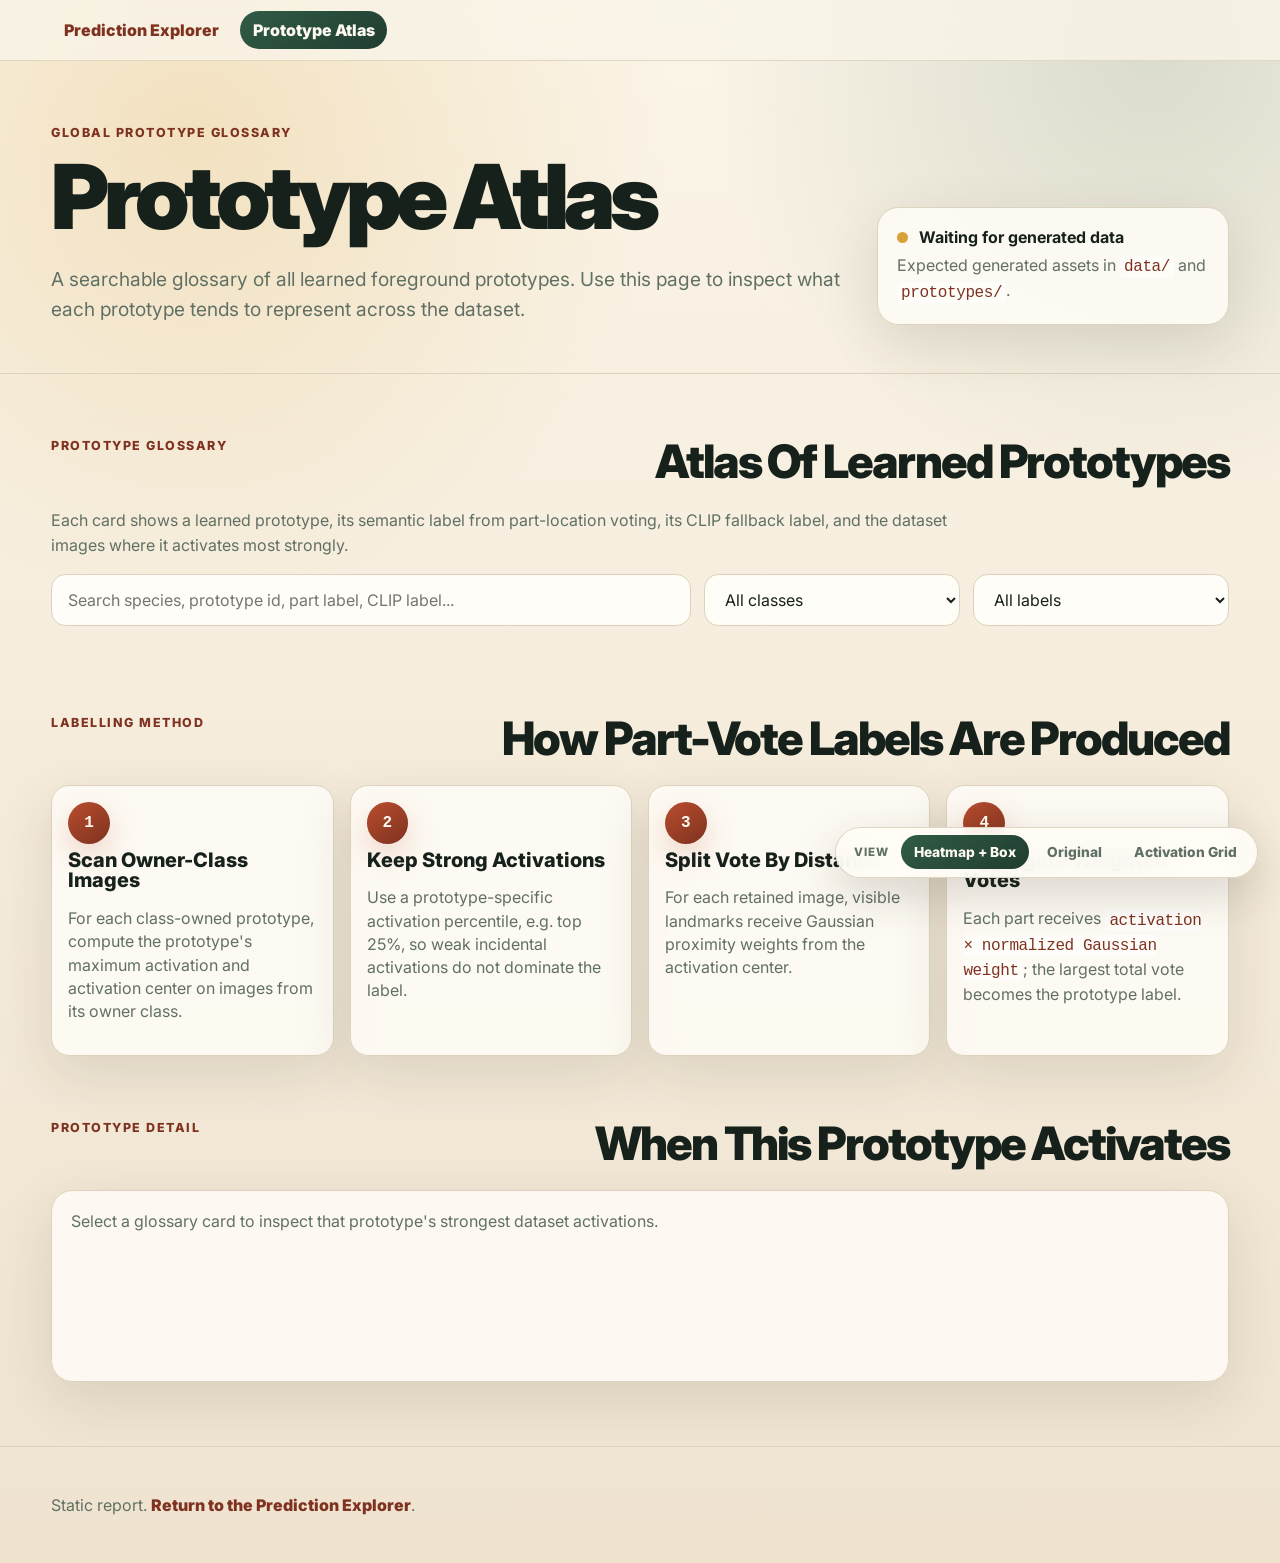
==== interpretability_report/atlas.html @ 07e59c59 "Initial commit" ====
<!doctype html>
<html lang="en">
<head>
  <meta charset="utf-8">
  <meta name="viewport" content="width=device-width, initial-scale=1">
  <title>Prototype Atlas</title>
  <link rel="preconnect" href="https://fonts.googleapis.com">
  <link rel="preconnect" href="https://fonts.gstatic.com" crossorigin>
  <link href="https://fonts.googleapis.com/css2?family=Inter:wght@400;500;600;700;800;900&display=swap" rel="stylesheet">
  <link rel="stylesheet" href="assets/styles.css">
</head>
<body>
  <nav class="top-nav">
    <a href="index.html">Prediction Explorer</a>
    <a class="active" href="atlas.html">Prototype Atlas</a>
  </nav>

  <div class="floating-view-toggle" role="group" aria-label="Prototype image display mode">
    <span>View</span>
    <button type="button" class="active" data-view-mode="heatmap">Heatmap + Box</button>
    <button type="button" data-view-mode="original">Original</button>
    <button type="button" data-view-mode="activation">Activation Grid</button>
  </div>

  <header class="hero">
    <div>
      <p class="eyebrow">Global Prototype Glossary</p>
      <h1>Prototype Atlas</h1>
      <p class="lede">
        A searchable glossary of all learned foreground prototypes. Use this page to inspect what each
        prototype tends to represent across the dataset.
      </p>
    </div>
    <aside class="status-card" id="run-status">
      <span class="status-dot"></span>
      <strong>Waiting for generated data</strong>
      <p>Expected generated assets in <code>data/</code> and <code>prototypes/</code>.</p>
    </aside>
  </header>

  <main>
    <section class="section controls-section">
      <div class="section-heading">
        <p class="eyebrow">Prototype Glossary</p>
        <h2>Atlas Of Learned Prototypes</h2>
      </div>
      <p class="section-copy">
        Each card shows a learned prototype, its semantic label from part-location voting,
        its CLIP fallback label, and the dataset images where it activates most strongly.
      </p>
      <div class="controls">
        <input id="search" type="search" placeholder="Search species, prototype id, part label, CLIP label...">
        <select id="class-filter">
          <option value="">All classes</option>
        </select>
        <select id="label-filter">
          <option value="">All labels</option>
        </select>
      </div>
      <div class="atlas-scroll">
        <div class="atlas-grid" id="prototype-grid"></div>
      </div>
    </section>

    <section class="section">
      <div class="section-heading">
        <p class="eyebrow">Labelling Method</p>
        <h2>How Part-Vote Labels Are Produced</h2>
      </div>
      <div class="method-flow">
        <article>
          <span class="step-number">1</span>
          <h3>Scan Owner-Class Images</h3>
          <p>For each class-owned prototype, compute the prototype's maximum activation and activation center on images from its owner class.</p>
        </article>
        <article>
          <span class="step-number">2</span>
          <h3>Keep Strong Activations</h3>
          <p>Use a prototype-specific activation percentile, e.g. top 25%, so weak incidental activations do not dominate the label.</p>
        </article>
        <article>
          <span class="step-number">3</span>
          <h3>Split Vote By Distance</h3>
          <p>For each retained image, visible landmarks receive Gaussian proximity weights from the activation center.</p>
        </article>
        <article>
          <span class="step-number">4</span>
          <h3>Aggregate Weighted Votes</h3>
          <p>Each part receives <code>activation × normalized Gaussian weight</code>; the largest total vote becomes the prototype label.</p>
        </article>
      </div>
    </section>

    <section class="section">
      <div class="section-heading">
        <p class="eyebrow">Prototype Detail</p>
        <h2>When This Prototype Activates</h2>
      </div>
      <div id="prototype-detail" class="detail-panel empty">
        Select a glossary card to inspect that prototype's strongest dataset activations.
      </div>
    </section>
  </main>

  <footer>
    <p>
      Static report. <a class="text-link" href="index.html">Return to the Prediction Explorer</a>.
    </p>
  </footer>

  <script src="data/report_data.js"></script>
  <script src="assets/report.js"></script>
</body>
</html>
---- interpretability_report/assets/styles.css ----
:root {
  --ink: #17211b;
  --muted: #617064;
  --paper: #f8f3e8;
  --card: #fffdf7;
  --line: #ddd2bd;
  --accent: #b94d2e;
  --accent-dark: #7e321f;
  --leaf: #315c46;
  --gold: #d8a13a;
  --shadow: 0 18px 55px rgba(51, 42, 28, 0.12);
  --sans: "Inter", "Segoe UI", system-ui, -apple-system, BlinkMacSystemFont, sans-serif;
  --mono: "Cascadia Code", "SFMono-Regular", Consolas, "Liberation Mono", monospace;
}

* {
  box-sizing: border-box;
}

body {
  margin: 0;
  color: var(--ink);
  background:
    radial-gradient(circle at 15% 8%, rgba(216, 161, 58, 0.22), transparent 30rem),
    radial-gradient(circle at 90% 3%, rgba(49, 92, 70, 0.16), transparent 28rem),
    linear-gradient(180deg, #fbf5e8 0%, #f5ecdc 48%, #efe3d0 100%);
  font-family: var(--sans);
  overflow-x: hidden;
}

.top-nav {
  position: sticky;
  top: 0;
  z-index: 15;
  display: flex;
  gap: 0.5rem;
  padding: 0.7rem clamp(1.2rem, 4vw, 5rem);
  background: rgba(248, 243, 232, 0.84);
  border-bottom: 1px solid rgba(221, 210, 189, 0.84);
  backdrop-filter: blur(14px);
}

.top-nav a,
.text-link {
  color: var(--accent-dark);
  font-weight: 850;
  text-decoration: none;
}

.top-nav a {
  padding: 0.55rem 0.8rem;
  border-radius: 999px;
}

.top-nav a.active {
  color: #fffaf1;
  background: linear-gradient(145deg, var(--leaf), #203d30);
}

.floating-view-toggle {
  position: fixed;
  right: clamp(0.8rem, 2vw, 1.4rem);
  bottom: clamp(0.8rem, 2vw, 1.4rem);
  z-index: 20;
  display: flex;
  align-items: center;
  gap: 0.35rem;
  max-width: calc(100vw - 1.6rem);
  padding: 0.45rem;
  color: var(--ink);
  background: rgba(255, 253, 247, 0.92);
  border: 1px solid rgba(221, 210, 189, 0.92);
  border-radius: 999px;
  box-shadow: 0 16px 45px rgba(51, 42, 28, 0.18);
  backdrop-filter: blur(14px);
}

.floating-view-toggle span {
  padding: 0 0.45rem 0 0.65rem;
  color: var(--muted);
  font-size: 0.72rem;
  font-weight: 800;
  letter-spacing: 0.08em;
  text-transform: uppercase;
  white-space: nowrap;
}

.floating-view-toggle button {
  border: 0;
  border-radius: 999px;
  padding: 0.58rem 0.8rem;
  color: var(--muted);
  background: transparent;
  font: inherit;
  font-size: 0.86rem;
  font-weight: 800;
  cursor: pointer;
}

.floating-view-toggle button.active {
  color: #fffaf1;
  background: linear-gradient(145deg, var(--leaf), #203d30);
}

.hero {
  display: grid;
  grid-template-columns: minmax(0, 1fr) 22rem;
  gap: 2rem;
  padding: 4rem clamp(1.2rem, 4vw, 5rem) 3rem;
  align-items: end;
  border-bottom: 1px solid var(--line);
}

.eyebrow {
  margin: 0 0 0.6rem;
  color: var(--accent-dark);
  font-size: 0.78rem;
  font-weight: 800;
  letter-spacing: 0.12em;
  text-transform: uppercase;
}

h1,
h2,
h3 {
  margin: 0;
  line-height: 1.04;
  overflow-wrap: anywhere;
}

h1 {
  max-width: 58rem;
  font-size: clamp(3rem, 7vw, 7rem);
  font-weight: 900;
  letter-spacing: -0.06em;
}

h2 {
  font-size: clamp(1.9rem, 3.6vw, 3.8rem);
  font-weight: 850;
  letter-spacing: -0.045em;
}

h3 {
  font-size: 1.25rem;
  font-weight: 800;
}

.lede {
  max-width: 56rem;
  margin: 1.4rem 0 0;
  color: var(--muted);
  font-size: 1.2rem;
  line-height: 1.55;
}

.status-card,
article,
.metric-card,
.prototype-card,
.detail-panel,
.prediction-card {
  min-width: 0;
  background: rgba(255, 253, 247, 0.86);
  border: 1px solid var(--line);
  border-radius: 1.35rem;
  box-shadow: var(--shadow);
}

.status-card {
  padding: 1.2rem;
}

.status-card p,
article p,
.small {
  overflow-wrap: anywhere;
  word-break: normal;
}

.status-card p {
  margin: 0.45rem 0 0;
  color: var(--muted);
  line-height: 1.45;
}

.status-dot {
  display: inline-block;
  width: 0.7rem;
  height: 0.7rem;
  margin-right: 0.45rem;
  border-radius: 99px;
  background: var(--gold);
}

main {
  padding: 0 clamp(1.2rem, 4vw, 5rem) 4rem;
}

.section {
  margin-top: 4rem;
}

.section-heading {
  display: flex;
  justify-content: space-between;
  gap: 2rem;
  margin-bottom: 1.4rem;
}

.compact-heading {
  margin-bottom: 0.6rem;
}

.section-copy {
  max-width: 58rem;
  color: var(--muted);
  line-height: 1.55;
}

.metric-grid,
.component-grid {
  display: grid;
  grid-template-columns: repeat(4, minmax(0, 1fr));
  gap: 1rem;
}

.metrics-secondary {
  margin-top: 1rem;
}

.metric-card,
article {
  padding: 1.2rem;
}

.metric-value {
  display: block;
  margin-top: 0.7rem;
  color: var(--leaf);
  font-size: clamp(1.35rem, 2.4vw, 2.2rem);
  font-weight: 800;
  overflow-wrap: anywhere;
  word-break: break-word;
}

.mono,
.path,
.prototype-id,
code {
  font-family: var(--mono);
  letter-spacing: -0.025em;
}

.path {
  overflow-wrap: anywhere;
  word-break: break-all;
  line-height: 1.45;
}

article p {
  color: var(--muted);
  line-height: 1.45;
}

.pipeline {
  display: grid;
  grid-template-columns: repeat(6, minmax(8rem, 1fr));
  gap: 0.65rem;
  align-items: center;
  margin-bottom: 1rem;
  overflow-x: auto;
}

.pipeline-arrow {
  display: none;
}

.pipeline-node {
  min-height: 5.2rem;
  padding: 1rem;
  color: #fffaf1;
  background: linear-gradient(145deg, var(--leaf), #203d30);
  border-radius: 1.1rem;
  font-weight: 800;
  box-shadow: var(--shadow);
}

.controls {
  display: grid;
  grid-template-columns: 1fr 16rem 16rem;
  gap: 0.8rem;
  margin-bottom: 1rem;
}

input,
select {
  width: 100%;
  padding: 0.9rem 1rem;
  color: var(--ink);
  background: var(--card);
  border: 1px solid var(--line);
  border-radius: 0.9rem;
  font: inherit;
}

.prediction-selector {
  display: grid;
  grid-template-columns: repeat(auto-fill, minmax(12rem, 1fr));
  gap: 0.8rem;
  margin-bottom: 1rem;
}

.prediction-pick {
  min-width: 0;
  padding: 0;
  overflow: hidden;
  text-align: left;
  color: var(--ink);
  background: rgba(255, 253, 247, 0.82);
  border: 1px solid var(--line);
  border-radius: 1rem;
  box-shadow: 0 10px 30px rgba(51, 42, 28, 0.08);
  cursor: pointer;
}

.prediction-pick.active {
  border-color: var(--accent);
  box-shadow: 0 16px 40px rgba(185, 77, 46, 0.18);
}

.prediction-pick img {
  display: block;
  width: 100%;
  aspect-ratio: 1.25 / 1;
  object-fit: cover;
}

.prediction-pick span,
.prediction-pick strong {
  display: block;
  padding: 0.65rem 0.75rem 0;
  overflow-wrap: anywhere;
}

.prediction-pick span {
  color: var(--muted);
  font-size: 0.78rem;
  font-weight: 700;
}

.prediction-pick strong {
  padding-top: 0.2rem;
  padding-bottom: 0.75rem;
  font-size: 0.92rem;
}

.selected-prediction {
  margin-top: 1rem;
}

.inference-walkthrough {
  display: grid;
  grid-template-columns: repeat(5, minmax(13rem, 1fr));
  gap: 0.85rem;
  margin-top: 1rem;
}

.walkthrough-step {
  position: relative;
  display: grid;
  grid-template-rows: auto 1fr;
  gap: 0.8rem;
  padding: 1rem;
  overflow: hidden;
}

.walkthrough-step .image-frame,
.walkthrough-step .image-missing {
  margin: 0.85rem 0;
  border-radius: 1rem;
  overflow: hidden;
}

.walkthrough-step .image-frame img {
  aspect-ratio: 1.1 / 1;
}

.step-number {
  display: inline-grid;
  width: 2.6rem;
  height: 2.6rem;
  place-items: center;
  color: #fffaf1;
  background: linear-gradient(145deg, var(--accent), var(--accent-dark));
  border-radius: 999px;
  font-family: var(--mono);
  font-weight: 900;
  box-shadow: 0 12px 30px rgba(185, 77, 46, 0.22);
}

.patch-grid-demo {
  display: grid;
  grid-template-columns: repeat(16, 1fr);
  gap: 1px;
  margin: 0.85rem 0;
  aspect-ratio: 1 / 1;
  padding: 0.45rem;
  background: #203d30;
  border-radius: 1rem;
}

.patch-grid-demo span {
  display: block;
  background: hsl(calc(34 + var(--d) * 3), 68%, 68%);
  border-radius: 0.08rem;
}

.walkthrough-stat {
  margin: 0.8rem 0;
  color: var(--leaf);
  font-size: 0.96rem;
  font-weight: 850;
  line-height: 1.45;
  overflow-wrap: anywhere;
}

.selected-image-card {
  display: grid;
  grid-template-columns: minmax(16rem, 24rem) minmax(0, 1fr);
  gap: 1rem;
  overflow: hidden;
}

.selected-image-card > div:last-child {
  padding: 1.2rem;
}

.decision-note {
  margin-top: 0.8rem;
  padding: 1rem 1.1rem;
  color: var(--muted);
  background: rgba(255, 253, 247, 0.72);
  border: 1px solid var(--line);
  border-radius: 1rem;
  line-height: 1.55;
}

.class-score-panel {
  margin-top: 1rem;
  padding: 1.1rem;
  background: rgba(255, 253, 247, 0.72);
  border: 1px solid var(--line);
  border-radius: 1.25rem;
  box-shadow: var(--shadow);
}

.score-table-scroll {
  max-height: min(36rem, 55vh);
  overflow: auto;
  border: 1px solid rgba(221, 210, 189, 0.86);
  border-radius: 1rem;
  background: rgba(255, 253, 247, 0.68);
}

.score-table {
  width: 100%;
  border-collapse: collapse;
  min-width: 42rem;
}

.score-table th,
.score-table td {
  padding: 0.72rem 0.85rem;
  border-bottom: 1px solid rgba(221, 210, 189, 0.74);
  text-align: left;
  vertical-align: top;
}

.score-table th {
  position: sticky;
  top: 0;
  z-index: 1;
  color: var(--accent-dark);
  background: #fff8e9;
  font-size: 0.72rem;
  font-weight: 900;
  letter-spacing: 0.1em;
  text-transform: uppercase;
}

.score-table tr.predicted-row td {
  background: rgba(216, 161, 58, 0.18);
}

.score-number {
  color: var(--leaf);
  font-weight: 900;
}

.evidence-toolbar {
  display: flex;
  flex-wrap: wrap;
  gap: 0.8rem;
  margin: 1rem 0;
}

.evidence-toolbar label {
  display: grid;
  gap: 0.35rem;
  min-width: min(18rem, 100%);
  color: var(--muted);
  font-size: 0.78rem;
  font-weight: 800;
  letter-spacing: 0.08em;
  text-transform: uppercase;
}

.local-evidence-scroll {
  max-height: min(78rem, 82vh);
  overflow-y: auto;
  padding: 0.15rem 0.45rem 0.45rem 0;
  scrollbar-color: rgba(126, 50, 31, 0.42) rgba(255, 253, 247, 0.64);
}

.local-evidence-scroll::-webkit-scrollbar {
  width: 0.72rem;
}

.local-evidence-scroll::-webkit-scrollbar-thumb {
  background: rgba(126, 50, 31, 0.38);
  border-radius: 999px;
}

.local-evidence {
  display: grid;
  grid-template-columns: repeat(auto-fill, minmax(21rem, 1fr));
  gap: 1rem;
}

.local-evidence-card {
  position: relative;
  min-width: 0;
  overflow: hidden;
  background: rgba(255, 253, 247, 0.86);
  border: 1px solid var(--line);
  border-radius: 1.25rem;
  box-shadow: var(--shadow);
}

.local-evidence-card.contributor {
  border-color: rgba(185, 77, 46, 0.55);
}

.local-evidence-body {
  padding: 0.95rem;
}

.evidence-hero {
  position: absolute;
  top: 0.65rem;
  left: 0.65rem;
  z-index: 2;
  display: flex;
  align-items: center;
  gap: 0.55rem;
  padding: 0.5rem 0.65rem;
  color: #fffaf1;
  background: rgba(23, 33, 27, 0.76);
  border: 1px solid rgba(255, 250, 241, 0.18);
  border-radius: 0.9rem;
  box-shadow: 0 12px 26px rgba(23, 33, 27, 0.24);
  backdrop-filter: blur(10px);
}

.rank-pill {
  display: inline-grid;
  min-width: 2.25rem;
  min-height: 2.25rem;
  place-items: center;
  color: var(--ink);
  background: #fff3bf;
  border-radius: 999px;
  font-family: var(--mono);
  font-size: 0.88rem;
  font-weight: 800;
  text-align: center;
}

.activation-label {
  display: block;
  color: rgba(255, 250, 241, 0.72);
  font-size: 0.68rem;
  font-weight: 900;
  letter-spacing: 0.12em;
  line-height: 1;
  text-transform: uppercase;
}

.activation-value {
  display: block;
  margin-top: 0.08rem;
  color: #fffaf1;
  font-size: clamp(1.45rem, 2.8vw, 2.25rem);
  font-weight: 900;
  line-height: 0.95;
}

.contribution-flag {
  display: inline-block;
  margin: 0.55rem 0 0;
  padding: 0.32rem 0.55rem;
  color: #fffaf1;
  background: var(--accent-dark);
  border-radius: 999px;
  font-size: 0.76rem;
  font-weight: 800;
  letter-spacing: 0.04em;
  text-transform: uppercase;
}

.evidence-list.compact {
  margin-top: 0.8rem;
}

.evidence-list.compact .evidence-row {
  grid-template-columns: 6.9rem minmax(0, 1fr);
  padding: 0.42rem 0;
}

.atlas-scroll {
  max-height: min(72rem, 76vh);
  overflow-y: auto;
  padding: 0.15rem 0.4rem 0.4rem 0;
  scrollbar-color: rgba(126, 50, 31, 0.42) rgba(255, 253, 247, 0.64);
}

.atlas-scroll::-webkit-scrollbar {
  width: 0.72rem;
}

.atlas-scroll::-webkit-scrollbar-thumb {
  background: rgba(126, 50, 31, 0.38);
  border-radius: 999px;
}

.atlas-grid {
  display: grid;
  grid-template-columns: repeat(auto-fill, minmax(14rem, 1fr));
  gap: 1rem;
}

.method-flow {
  display: grid;
  grid-template-columns: repeat(4, minmax(0, 1fr));
  gap: 1rem;
}

.method-flow article,
.vote-breakdown,
.vote-evidence-card,
.method-callout {
  background: rgba(255, 253, 247, 0.86);
  border: 1px solid var(--line);
  border-radius: 1.15rem;
  box-shadow: var(--shadow);
}

.method-flow article {
  padding: 1rem;
}

.method-flow h3,
.vote-breakdown h3,
.vote-evidence-section h3 {
  margin: 0.35rem 0;
}

.method-callout {
  margin: 1rem 0;
  padding: 1rem;
  line-height: 1.55;
}

.vote-breakdown {
  display: grid;
  grid-template-columns: minmax(0, 0.9fr) minmax(0, 1.3fr);
  gap: 1.2rem;
  margin: 1rem 0;
  padding: 1rem;
}

.vote-chart-wrap {
  display: grid;
  grid-template-columns: 11rem minmax(0, 1fr);
  gap: 1rem;
  align-items: center;
}

.vote-pie {
  width: 11rem;
  aspect-ratio: 1 / 1;
  border: 1px solid var(--ink);
  border-radius: 50%;
  box-shadow: inset 0 0 0 1.2rem rgba(255, 253, 247, 0.9);
}

.vote-legend {
  display: grid;
  gap: 0.35rem;
}

.vote-legend-row {
  display: grid;
  grid-template-columns: 0.8rem minmax(5rem, 1fr) 5rem 4.5rem 5.5rem;
  gap: 0.5rem;
  align-items: center;
  padding-bottom: 0.35rem;
  border-bottom: 1px solid rgba(221, 210, 189, 0.72);
  font-size: 0.86rem;
}

.legend-swatch {
  width: 0.75rem;
  height: 0.75rem;
  border: 1px solid rgba(0, 0, 0, 0.22);
  border-radius: 50%;
}

.swatch-0 { background: #111111; }
.swatch-1 { background: #555555; }
.swatch-2 { background: #888888; }
.swatch-3 { background: #b5b5b5; }
.swatch-4 { background: #d4d4d4; }
.swatch-5 { background: #efefef; }

.muted {
  color: var(--muted);
}

.vote-evidence-section {
  margin: 1.1rem 0;
}

.vote-evidence-grid {
  display: grid;
  grid-template-columns: repeat(auto-fill, minmax(19rem, 1fr));
  gap: 1rem;
  margin-top: 1rem;
}

.vote-evidence-card {
  overflow: hidden;
}

.vote-evidence-body {
  padding: 0.85rem;
}

.mini-vote-table {
  width: 100%;
  margin-top: 0.65rem;
  border-collapse: collapse;
  font-size: 0.78rem;
}

.mini-vote-table th,
.mini-vote-table td {
  padding: 0.35rem 0.25rem;
  border-bottom: 1px solid rgba(221, 210, 189, 0.72);
  text-align: left;
  vertical-align: top;
}

.mini-vote-table th {
  color: var(--muted);
  font-size: 0.68rem;
  letter-spacing: 0.06em;
  text-transform: uppercase;
}

.prototype-card {
  overflow: hidden;
  cursor: pointer;
  transition: transform 160ms ease, box-shadow 160ms ease;
}

.prototype-card:hover {
  transform: translateY(-3px);
  box-shadow: 0 22px 70px rgba(51, 42, 28, 0.18);
}

.prototype-card img,
.example-card img,
.prediction-card img {
  display: block;
  width: 100%;
  background: #ede1cc;
}

.prototype-card-body {
  padding: 0.9rem;
}

.tag-row {
  display: flex;
  flex-wrap: wrap;
  gap: 0.35rem;
  margin: 0.5rem 0;
}

.tag {
  padding: 0.24rem 0.55rem;
  color: var(--accent-dark);
  background: #f4dfc8;
  border-radius: 99px;
  font-size: 0.72rem;
  font-weight: 800;
}

.evidence-list {
  margin-top: 0.75rem;
  border-top: 1px solid rgba(221, 210, 189, 0.9);
}

.evidence-row {
  display: grid;
  grid-template-columns: 5.8rem minmax(0, 1fr);
  gap: 0.65rem;
  padding: 0.52rem 0;
  border-bottom: 1px solid rgba(221, 210, 189, 0.72);
  align-items: baseline;
}

.evidence-key {
  color: var(--muted);
  font-size: 0.72rem;
  font-weight: 800;
  letter-spacing: 0.08em;
  text-transform: uppercase;
}

.evidence-value {
  min-width: 0;
  color: var(--ink);
  font-size: 0.88rem;
  font-weight: 700;
  overflow-wrap: anywhere;
}

.evidence-sub {
  display: block;
  margin-top: 0.15rem;
  color: var(--muted);
  font-size: 0.78rem;
  font-weight: 500;
}

.small {
  color: var(--muted);
  font-size: 0.9rem;
  line-height: 1.45;
}

.detail-panel {
  min-height: 12rem;
  padding: 1.2rem;
}

.detail-panel.empty {
  color: var(--muted);
}

.example-grid,
.prediction-grid {
  display: grid;
  grid-template-columns: repeat(auto-fill, minmax(16rem, 1fr));
  gap: 1rem;
}

.example-card,
.prediction-card {
  overflow: hidden;
}

.image-frame {
  position: relative;
  background: #ede1cc;
}

.image-frame img {
  aspect-ratio: 1 / 1;
  object-fit: cover;
}

.activation-frame img {
  image-rendering: pixelated;
  image-rendering: crisp-edges;
}

.image-missing {
  display: grid;
  min-height: 12rem;
  place-items: center;
  color: var(--muted);
  background: #ede1cc;
  font-size: 0.82rem;
  font-weight: 800;
  letter-spacing: 0.08em;
  text-transform: uppercase;
}

.image-mode-note {
  position: absolute;
  left: 0.55rem;
  bottom: 0.55rem;
  padding: 0.28rem 0.5rem;
  color: #fffaf1;
  background: rgba(23, 33, 27, 0.72);
  border: 1px solid rgba(255, 250, 241, 0.22);
  border-radius: 999px;
  font-size: 0.68rem;
  font-weight: 800;
  letter-spacing: 0.08em;
  text-transform: uppercase;
}

.example-card div,
.prediction-card div {
  padding: 0.85rem;
}

footer {
  padding: 2rem clamp(1.2rem, 4vw, 5rem);
  color: var(--muted);
  border-top: 1px solid var(--line);
}

code {
  color: var(--accent-dark);
  background: rgba(255, 255, 255, 0.6);
  border-radius: 0.25rem;
  padding: 0.1rem 0.25rem;
  overflow-wrap: anywhere;
}

@media (max-width: 980px) {
  .hero,
  .metric-grid,
  .component-grid,
  .controls,
  .inference-walkthrough,
  .selected-image-card,
  .method-flow,
  .vote-breakdown,
  .vote-chart-wrap {
    grid-template-columns: 1fr;
  }

  .pipeline {
    grid-template-columns: 1fr;
  }

  .floating-view-toggle {
    left: 0.8rem;
    right: 0.8rem;
    justify-content: center;
    border-radius: 1.1rem;
    flex-wrap: wrap;
  }
}
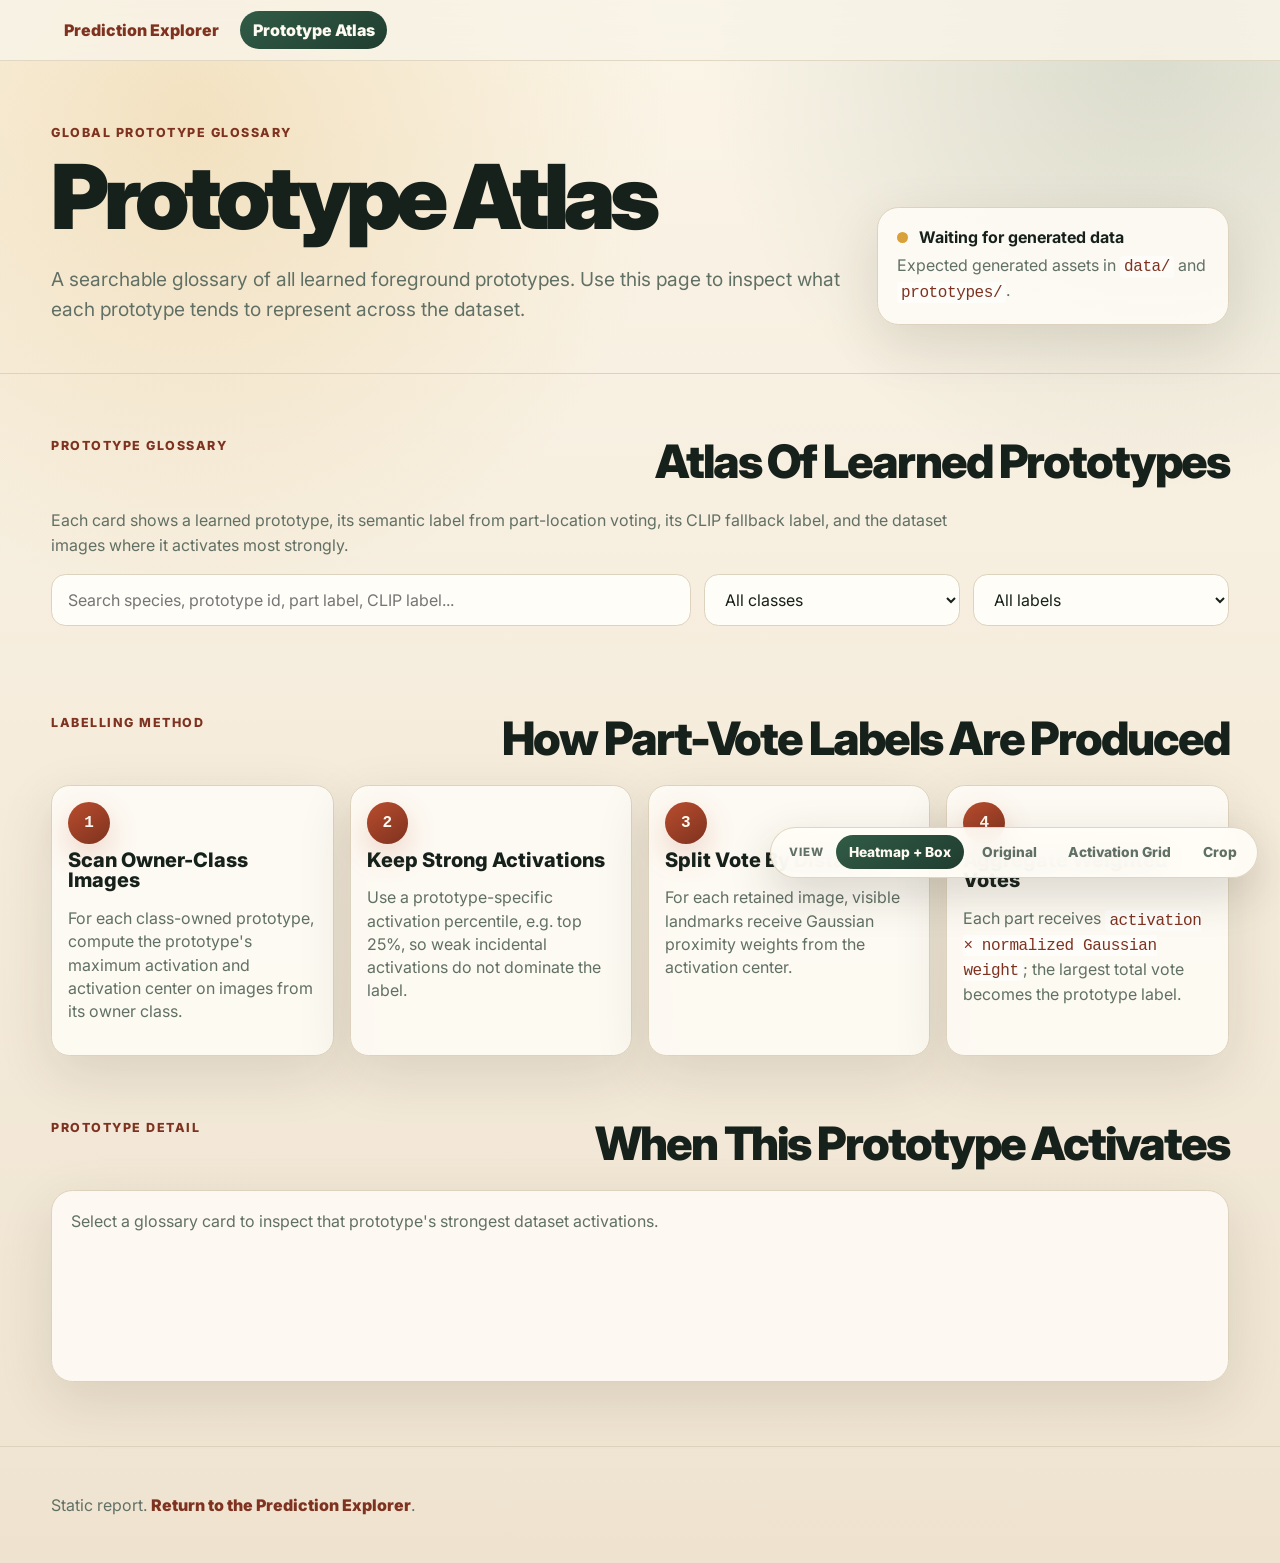
==== commit f7e51b87: "report" ====
--- a/interpretability_report/atlas.html
+++ b/interpretability_report/atlas.html
@@ -20,6 +20,7 @@
     <button type="button" class="active" data-view-mode="heatmap">Heatmap + Box</button>
     <button type="button" data-view-mode="original">Original</button>
     <button type="button" data-view-mode="activation">Activation Grid</button>
+    <button type="button" data-view-mode="crop">Crop</button>
   </div>
 
   <header class="hero">
--- a/interpretability_report/assets/styles.css
+++ b/interpretability_report/assets/styles.css
@@ -539,7 +539,6 @@
 }
 
 .local-evidence-card {
-  position: relative;
   min-width: 0;
   overflow: hidden;
   background: rgba(255, 253, 247, 0.86);
@@ -557,20 +556,15 @@
 }
 
 .evidence-hero {
-  position: absolute;
-  top: 0.65rem;
-  left: 0.65rem;
-  z-index: 2;
   display: flex;
   align-items: center;
   gap: 0.55rem;
-  padding: 0.5rem 0.65rem;
+  justify-content: flex-start;
+  width: 100%;
+  padding: 0.8rem 0.95rem 0.75rem;
   color: #fffaf1;
-  background: rgba(23, 33, 27, 0.76);
-  border: 1px solid rgba(255, 250, 241, 0.18);
-  border-radius: 0.9rem;
-  box-shadow: 0 12px 26px rgba(23, 33, 27, 0.24);
-  backdrop-filter: blur(10px);
+  background: rgba(23, 33, 27, 0.94);
+  border-bottom: 1px solid rgba(255, 250, 241, 0.12);
 }
 
 .rank-pill {
